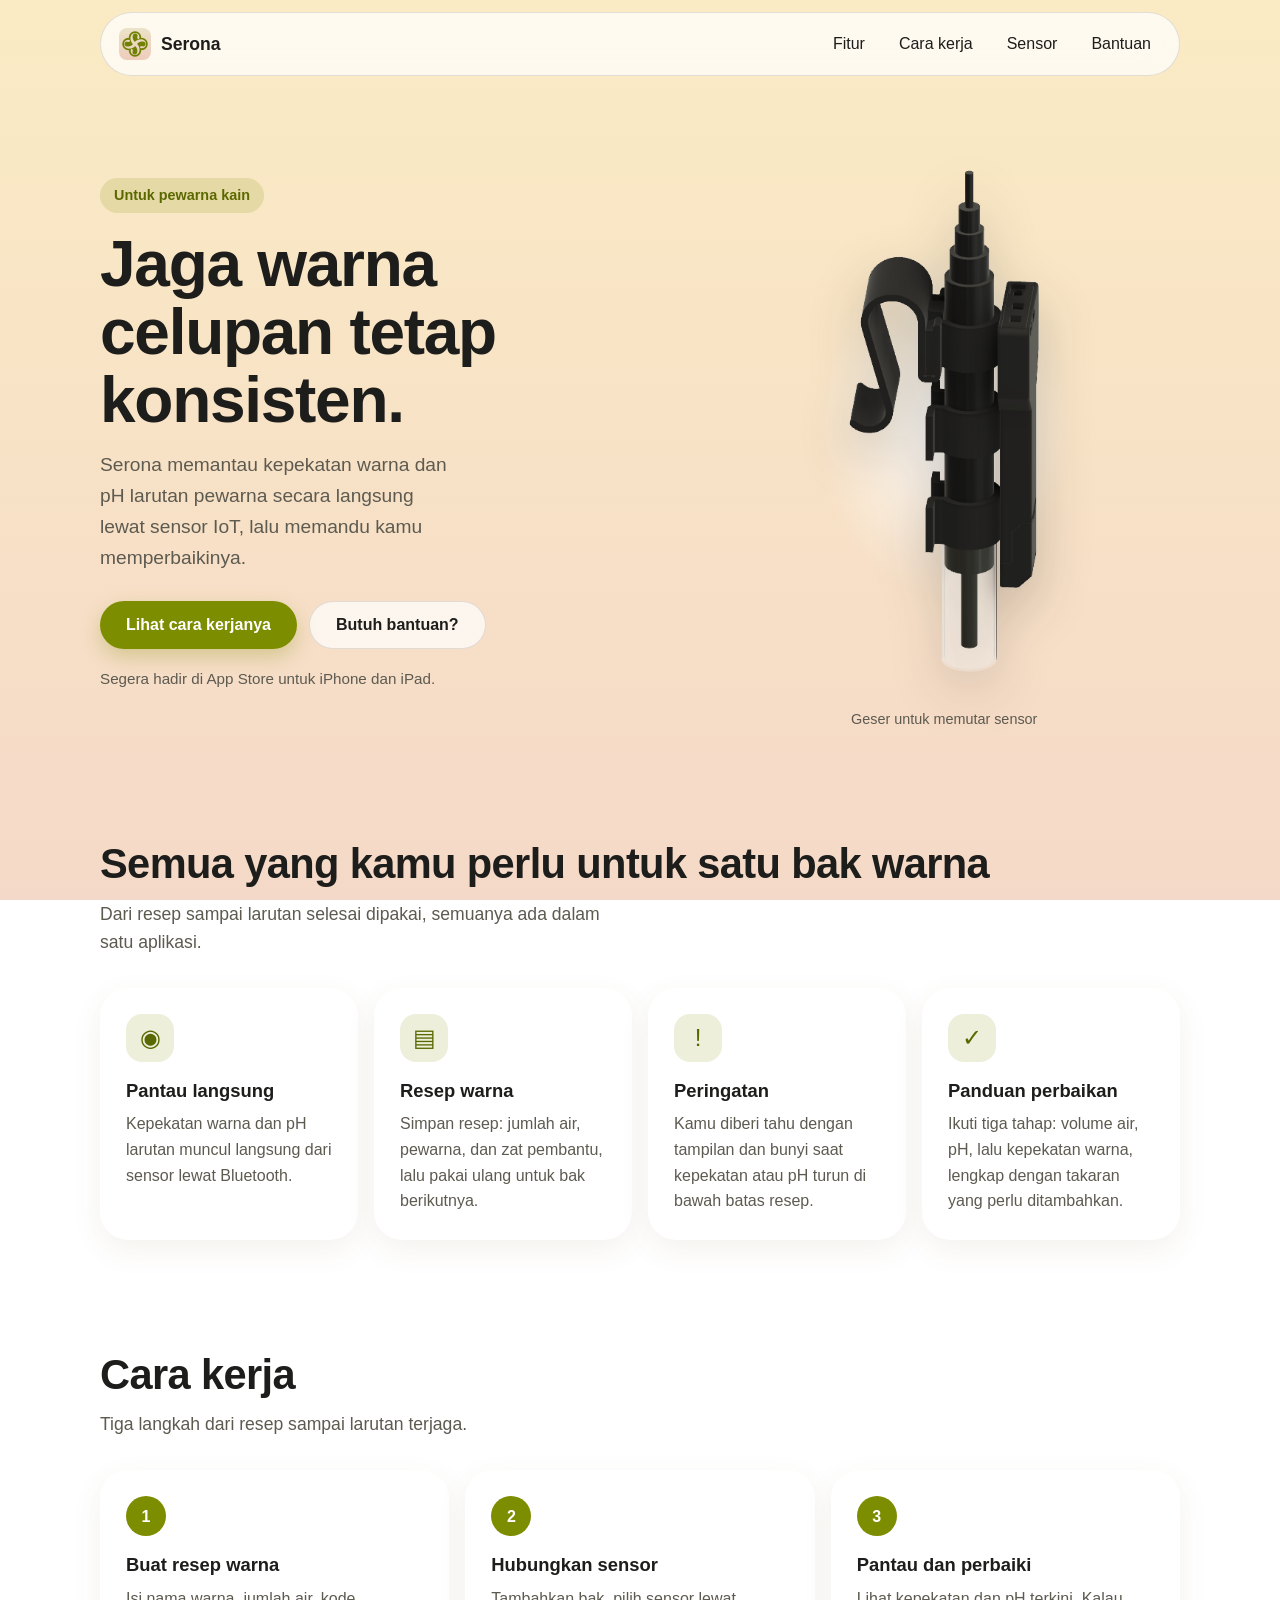
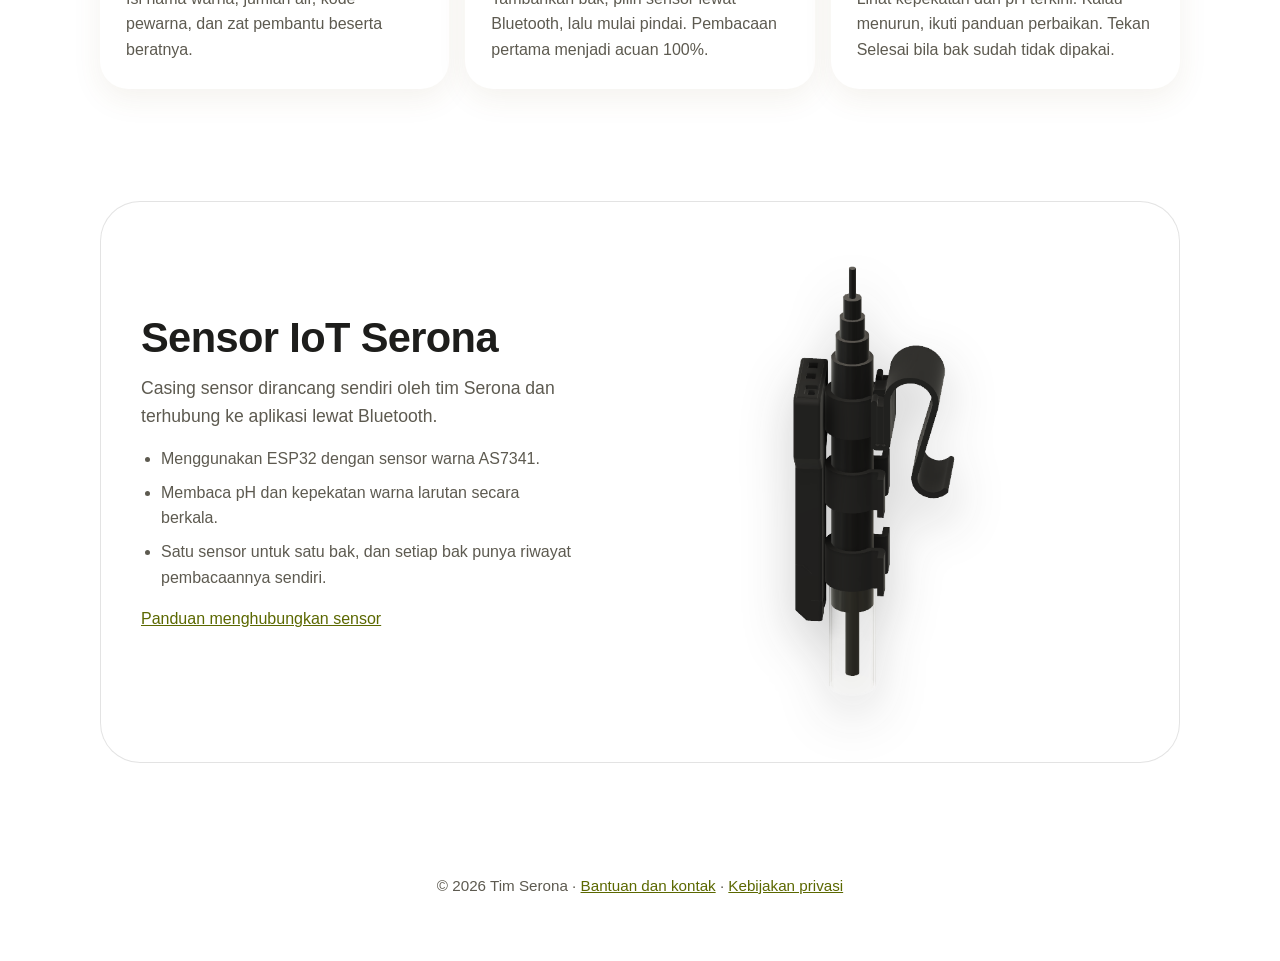
==== index.html @ 5abba542 "feat: add serona website with support and privacy pages" ====
<!doctype html>
<html lang="id">
<head>
  <meta charset="utf-8">
  <meta name="viewport" content="width=device-width, initial-scale=1">
  <title>Serona – Pantau warna dan pH larutan pewarna</title>
  <meta name="description" content="Serona memantau kepekatan warna dan pH larutan pewarna kain secara langsung lewat sensor IoT, lalu memandu kamu memperbaikinya.">
  <meta property="og:title" content="Serona – Jaga warna celupan tetap konsisten">
  <meta property="og:description" content="Pantau kepekatan warna dan pH larutan pewarna langsung dari iPhone atau iPad.">
  <meta property="og:image" content="assets/icon.png">
  <link rel="icon" type="image/png" href="assets/favicon.png">
  <link rel="apple-touch-icon" href="assets/apple-touch-icon.png">
  <link rel="stylesheet" href="assets/style.css">
</head>
<body>
  <header class="site-header">
    <a class="brand" href="./"><img src="assets/icon.png" alt="" width="32" height="32"><span>Serona</span></a>
    <nav class="nav" aria-label="Utama">
      <a href="#fitur">Fitur</a>
      <a href="#cara-kerja">Cara kerja</a>
      <a href="#sensor">Sensor</a>
      <a href="support/">Bantuan</a>
    </nav>
  </header>

  <main class="wrap">
    <div class="hero">
      <div>
        <span class="eyebrow">Untuk pewarna kain</span>
        <h1>Jaga warna celupan tetap konsisten.</h1>
        <p class="lead">Serona memantau kepekatan warna dan pH larutan pewarna secara langsung lewat sensor IoT, lalu memandu kamu memperbaikinya.</p>
        <div class="actions">
          <a class="btn" href="#cara-kerja">Lihat cara kerjanya</a>
          <a class="btn ghost" href="support/">Butuh bantuan?</a>
        </div>
        <p class="soon">Segera hadir di App Store untuk iPhone dan iPad.</p>
      </div>
      <div>
        <div class="stage">
          <div class="turntable" data-turntable tabindex="0" role="img" aria-label="Model 3D casing sensor IoT Serona. Geser ke kiri atau kanan untuk memutar.">
            <img src="assets/casing/frame-00.png" alt="" width="332" height="760">
          </div>
        </div>
        <p class="hint">Geser untuk memutar sensor</p>
      </div>
    </div>

    <section id="fitur">
      <h2>Semua yang kamu perlu untuk satu bak warna</h2>
      <p class="section-lead">Dari resep sampai larutan selesai dipakai, semuanya ada dalam satu aplikasi.</p>
      <div class="grid four">
        <article class="card">
          <div class="icon" aria-hidden="true">◉</div>
          <h3>Pantau langsung</h3>
          <p>Kepekatan warna dan pH larutan muncul langsung dari sensor lewat Bluetooth.</p>
        </article>
        <article class="card">
          <div class="icon" aria-hidden="true">▤</div>
          <h3>Resep warna</h3>
          <p>Simpan resep: jumlah air, pewarna, dan zat pembantu, lalu pakai ulang untuk bak berikutnya.</p>
        </article>
        <article class="card">
          <div class="icon" aria-hidden="true">!</div>
          <h3>Peringatan</h3>
          <p>Kamu diberi tahu dengan tampilan dan bunyi saat kepekatan atau pH turun di bawah batas resep.</p>
        </article>
        <article class="card">
          <div class="icon" aria-hidden="true">✓</div>
          <h3>Panduan perbaikan</h3>
          <p>Ikuti tiga tahap: volume air, pH, lalu kepekatan warna, lengkap dengan takaran yang perlu ditambahkan.</p>
        </article>
      </div>
    </section>

    <section id="cara-kerja">
      <h2>Cara kerja</h2>
      <p class="section-lead">Tiga langkah dari resep sampai larutan terjaga.</p>
      <div class="grid three">
        <article class="card">
          <div class="step-no">1</div>
          <h3>Buat resep warna</h3>
          <p>Isi nama warna, jumlah air, kode pewarna, dan zat pembantu beserta beratnya.</p>
        </article>
        <article class="card">
          <div class="step-no">2</div>
          <h3>Hubungkan sensor</h3>
          <p>Tambahkan bak, pilih sensor lewat Bluetooth, lalu mulai pindai. Pembacaan pertama menjadi acuan 100%.</p>
        </article>
        <article class="card">
          <div class="step-no">3</div>
          <h3>Pantau dan perbaiki</h3>
          <p>Lihat kepekatan dan pH terkini. Kalau menurun, ikuti panduan perbaikan. Tekan Selesai bila bak sudah tidak dipakai.</p>
        </article>
      </div>
    </section>

    <section id="sensor">
      <div class="hardware">
        <div>
          <h2>Sensor IoT Serona</h2>
          <p class="section-lead" style="margin-bottom:16px">Casing sensor dirancang sendiri oleh tim Serona dan terhubung ke aplikasi lewat Bluetooth.</p>
          <ul>
            <li>Menggunakan ESP32 dengan sensor warna AS7341.</li>
            <li>Membaca pH dan kepekatan warna larutan secara berkala.</li>
            <li>Satu sensor untuk satu bak, dan setiap bak punya riwayat pembacaannya sendiri.</li>
          </ul>
          <p><a href="support/">Panduan menghubungkan sensor</a></p>
        </div>
        <div>
          <div class="stage" style="height:min(480px,60vh)">
            <div class="turntable" data-turntable tabindex="0" role="img" aria-label="Model 3D casing sensor IoT Serona dari berbagai sudut. Geser untuk memutar.">
              <img src="assets/casing/frame-18.png" alt="" width="332" height="760">
            </div>
          </div>
        </div>
      </div>
    </section>
  </main>

  <footer class="wrap">
    <p>© 2026 Tim Serona · <a href="support/">Bantuan dan kontak</a> · <a href="privacy/">Kebijakan privasi</a></p>
  </footer>

  <script src="assets/turntable.js"></script>
</body>
</html>
---- assets/style.css ----
:root {
  --olive: #7d8d00;
  --olive-dark: #5b6800;
  --ink: #1d1d1b;
  --muted: #5d5a50;
  --cream: #faebc4;
  --peach: #f5d9c8;
  --card: #ffffff;
  --line: rgba(29, 29, 27, 0.12);
  --radius: 28px;
  color-scheme: light;
}

* { box-sizing: border-box; }

html { scroll-behavior: smooth; }

body {
  margin: 0;
  font-family: -apple-system, BlinkMacSystemFont, "SF Pro Text", "Segoe UI", Roboto, Helvetica, Arial, sans-serif;
  color: var(--ink);
  line-height: 1.6;
  background: linear-gradient(180deg, var(--cream) 0%, var(--peach) 100%) fixed;
  min-height: 100vh;
}

img { max-width: 100%; display: block; }

a { color: var(--olive-dark); }

.wrap { width: min(1080px, 100% - 32px); margin-inline: auto; }

/* Header */
.site-header {
  position: sticky;
  top: 12px;
  z-index: 10;
  margin: 12px auto 0;
  width: min(1080px, 100% - 32px);
  display: flex;
  align-items: center;
  justify-content: space-between;
  gap: 16px;
  padding: 10px 14px 10px 18px;
  background: rgba(255, 255, 255, 0.72);
  backdrop-filter: blur(14px);
  -webkit-backdrop-filter: blur(14px);
  border: 1px solid var(--line);
  border-radius: 999px;
}

.brand { display: flex; align-items: center; gap: 10px; font-weight: 700; font-size: 1.1rem; color: var(--ink); text-decoration: none; }
.brand img { width: 32px; height: 32px; flex-shrink: 0; border-radius: 8px; }

.nav { display: flex; align-items: center; gap: 6px; }
.nav a { padding: 8px 14px; border-radius: 999px; text-decoration: none; color: var(--ink); font-weight: 500; white-space: nowrap; }
.nav a:hover, .nav a[aria-current="page"] { background: rgba(125, 141, 0, 0.14); color: var(--olive-dark); }

/* Buttons */
.btn {
  display: inline-flex; align-items: center; justify-content: center;
  min-height: 48px; padding: 0 26px; border-radius: 999px;
  background: var(--olive); color: #fff; font-weight: 600; text-decoration: none;
  box-shadow: 0 8px 20px rgba(125, 141, 0, 0.28);
  transition: transform 0.15s ease, background 0.15s ease;
}
.btn:hover { background: var(--olive-dark); transform: translateY(-1px); }
.btn.ghost { background: rgba(255, 255, 255, 0.7); color: var(--ink); box-shadow: none; border: 1px solid var(--line); }
.btn.ghost:hover { background: #fff; }
:focus-visible { outline: 3px solid var(--olive-dark); outline-offset: 3px; border-radius: 12px; }

/* Hero */
.hero { display: grid; grid-template-columns: 1.1fr 0.9fr; align-items: center; gap: 32px; padding: 64px 0 40px; }
.eyebrow { display: inline-block; padding: 6px 14px; border-radius: 999px; background: rgba(125, 141, 0, 0.16); color: var(--olive-dark); font-weight: 600; font-size: 0.9rem; }
h1 { font-size: clamp(2.3rem, 5.6vw, 4rem); line-height: 1.06; margin: 18px 0 16px; letter-spacing: -0.02em; }
.lead { font-size: 1.2rem; color: var(--muted); max-width: 34ch; margin: 0 0 28px; }
.actions { display: flex; flex-wrap: wrap; gap: 12px; }
.soon { margin-top: 18px; color: var(--muted); font-size: 0.95rem; }

/* Turntable */
.stage {
  position: relative;
  aspect-ratio: 332 / 760;
  max-height: 560px;
  margin-inline: auto;
  width: auto;
  height: min(560px, 70vh);
  display: grid;
  place-items: center;
}
.stage::before {
  content: "";
  position: absolute; inset: 8% -22% 6%;
  background: radial-gradient(closest-side, rgba(255, 255, 255, 0.95), rgba(255, 255, 255, 0) 72%);
  border-radius: 50%;
}
.turntable { position: relative; height: 100%; width: auto; aspect-ratio: 332 / 760; cursor: grab; touch-action: pan-y; user-select: none; -webkit-user-select: none; }
.turntable:active { cursor: grabbing; }
.turntable img { height: 100%; width: auto; pointer-events: none; -webkit-user-drag: none; filter: drop-shadow(0 22px 26px rgba(29, 29, 27, 0.22)); }
.hint { text-align: center; color: var(--muted); font-size: 0.9rem; margin-top: 8px; }

/* Sections */
section { padding: 56px 0; }
h2 { font-size: clamp(1.8rem, 4vw, 2.6rem); line-height: 1.12; margin: 0 0 12px; letter-spacing: -0.015em; }
.section-lead { color: var(--muted); font-size: 1.1rem; max-width: 52ch; margin: 0 0 32px; }

.grid { display: grid; gap: 16px; }
.grid.four { grid-template-columns: repeat(4, 1fr); }
.grid.three { grid-template-columns: repeat(3, 1fr); }
.card { background: var(--card); border-radius: var(--radius); padding: 26px; box-shadow: 0 10px 30px rgba(120, 90, 40, 0.08); }
.card h3 { margin: 14px 0 6px; font-size: 1.15rem; }
.card p { margin: 0; color: var(--muted); }
.icon { width: 48px; height: 48px; border-radius: 16px; display: grid; place-items: center; background: rgba(125, 141, 0, 0.14); color: var(--olive-dark); font-size: 1.5rem; }
.step-no { width: 40px; height: 40px; border-radius: 50%; display: grid; place-items: center; background: var(--olive); color: #fff; font-weight: 700; }

.hardware { display: grid; grid-template-columns: 0.9fr 1.1fr; gap: 32px; align-items: center; background: rgba(255, 255, 255, 0.55); border: 1px solid var(--line); border-radius: 40px; padding: 40px; }
.hardware ul { padding-left: 20px; color: var(--muted); }
.hardware li { margin-bottom: 8px; }

/* Support */
.page-head { padding: 64px 0 8px; }
.contact { display: flex; flex-wrap: wrap; align-items: center; justify-content: space-between; gap: 20px; }
.contact p { margin: 0; color: var(--muted); }
.contact a.email { font-size: 1.25rem; font-weight: 600; }

details { background: var(--card); border-radius: 20px; padding: 0 22px; margin-bottom: 12px; box-shadow: 0 6px 20px rgba(120, 90, 40, 0.07); }
summary { cursor: pointer; padding: 18px 0; font-weight: 600; font-size: 1.05rem; list-style: none; display: flex; justify-content: space-between; gap: 16px; }
summary::-webkit-details-marker { display: none; }
summary::after { content: "+"; font-size: 1.4rem; line-height: 1; color: var(--olive-dark); }
details[open] summary::after { content: "–"; }
details p, details ol, details ul { margin: 0 0 18px; color: var(--muted); }
details ol, details ul { padding-left: 22px; }

.req { display: grid; grid-template-columns: repeat(3, 1fr); gap: 16px; }

footer { padding: 40px 0 48px; color: var(--muted); font-size: 0.95rem; text-align: center; }
footer a { color: var(--olive-dark); }

@media (max-width: 860px) {
  .hero, .hardware { grid-template-columns: 1fr; }
  .hero { padding-top: 40px; text-align: center; }
  .lead { margin-inline: auto; }
  .actions { justify-content: center; }
  .grid.four, .grid.three, .req { grid-template-columns: 1fr 1fr; }
  .hardware { padding: 28px 22px; }
}

@media (max-width: 560px) {
  .grid.four, .grid.three, .req { grid-template-columns: 1fr; }
  .site-header { padding-left: 12px; padding-right: 8px; gap: 4px; }
  .nav { gap: 0; }
  .nav a { padding: 8px 8px; font-size: 0.95rem; }
  .brand span { display: none; }
}

@media (prefers-reduced-motion: reduce) {
  html { scroll-behavior: auto; }
  .btn { transition: none; }
}
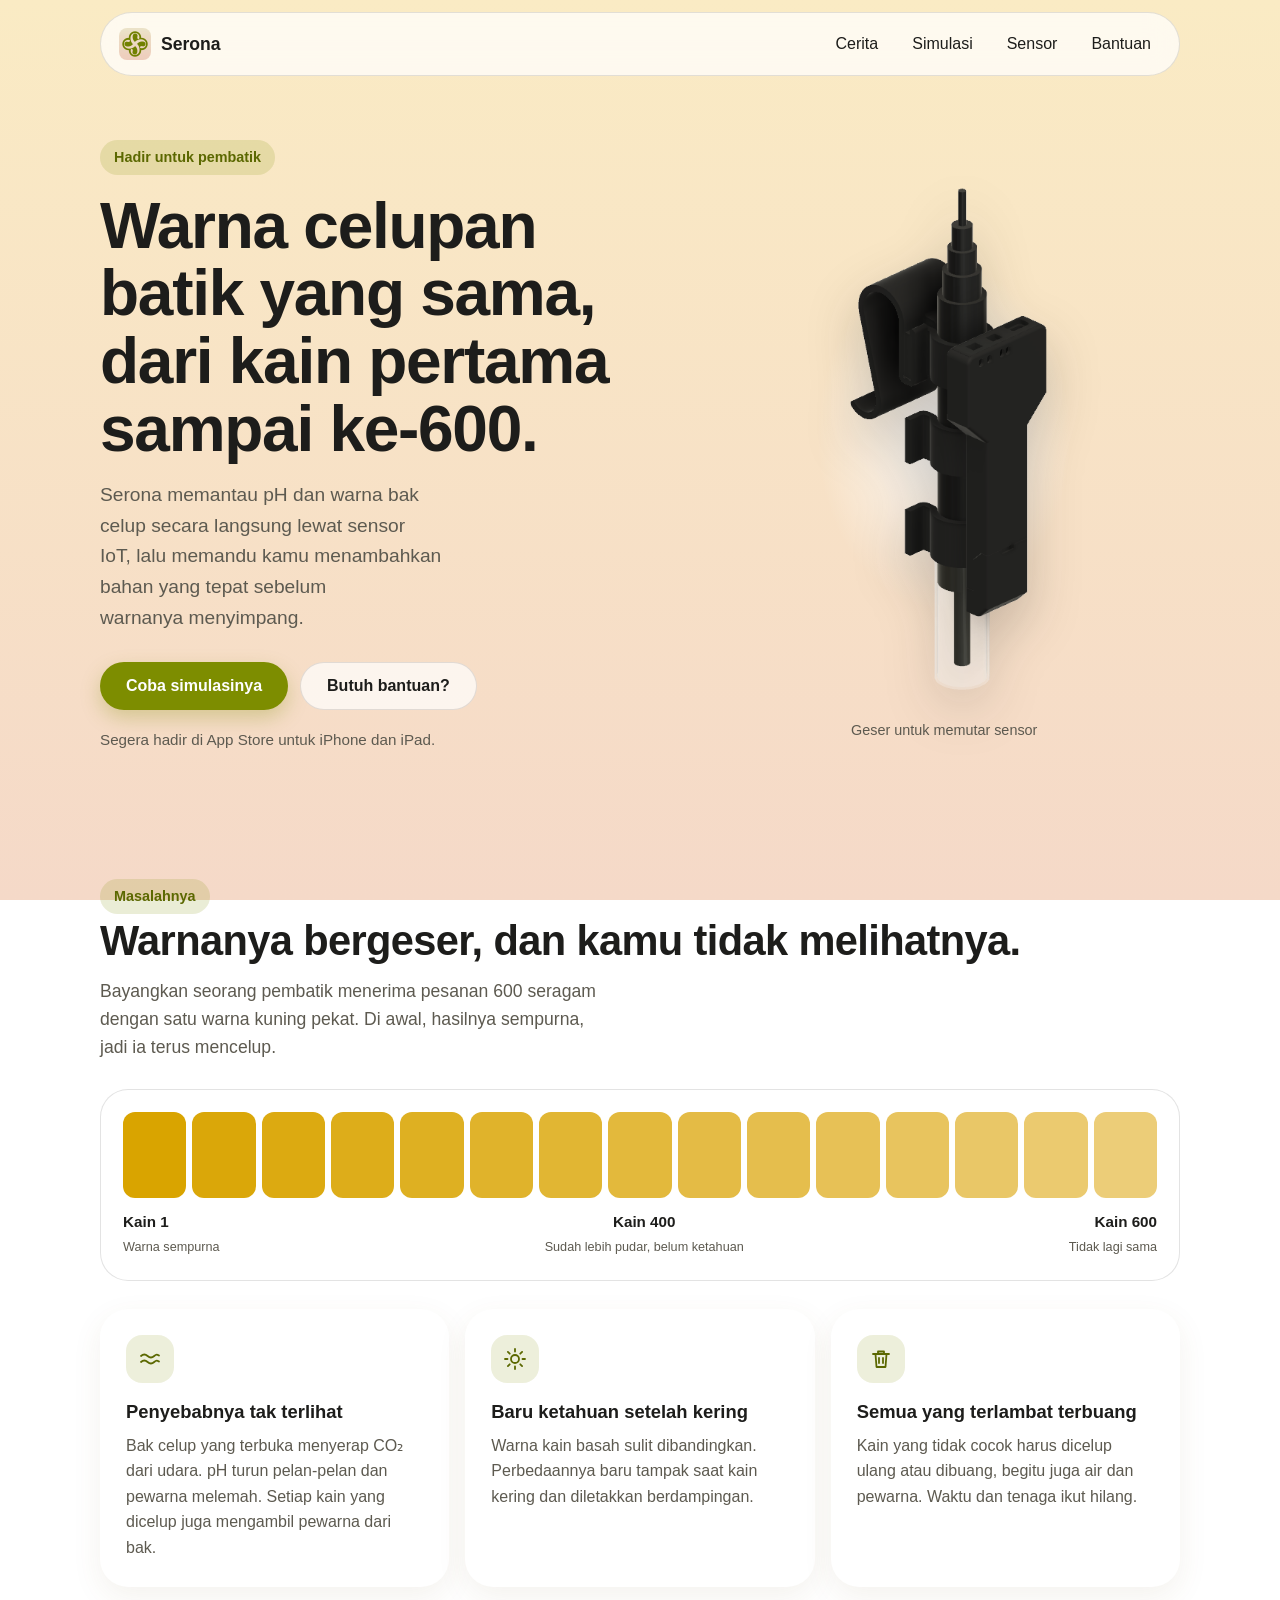
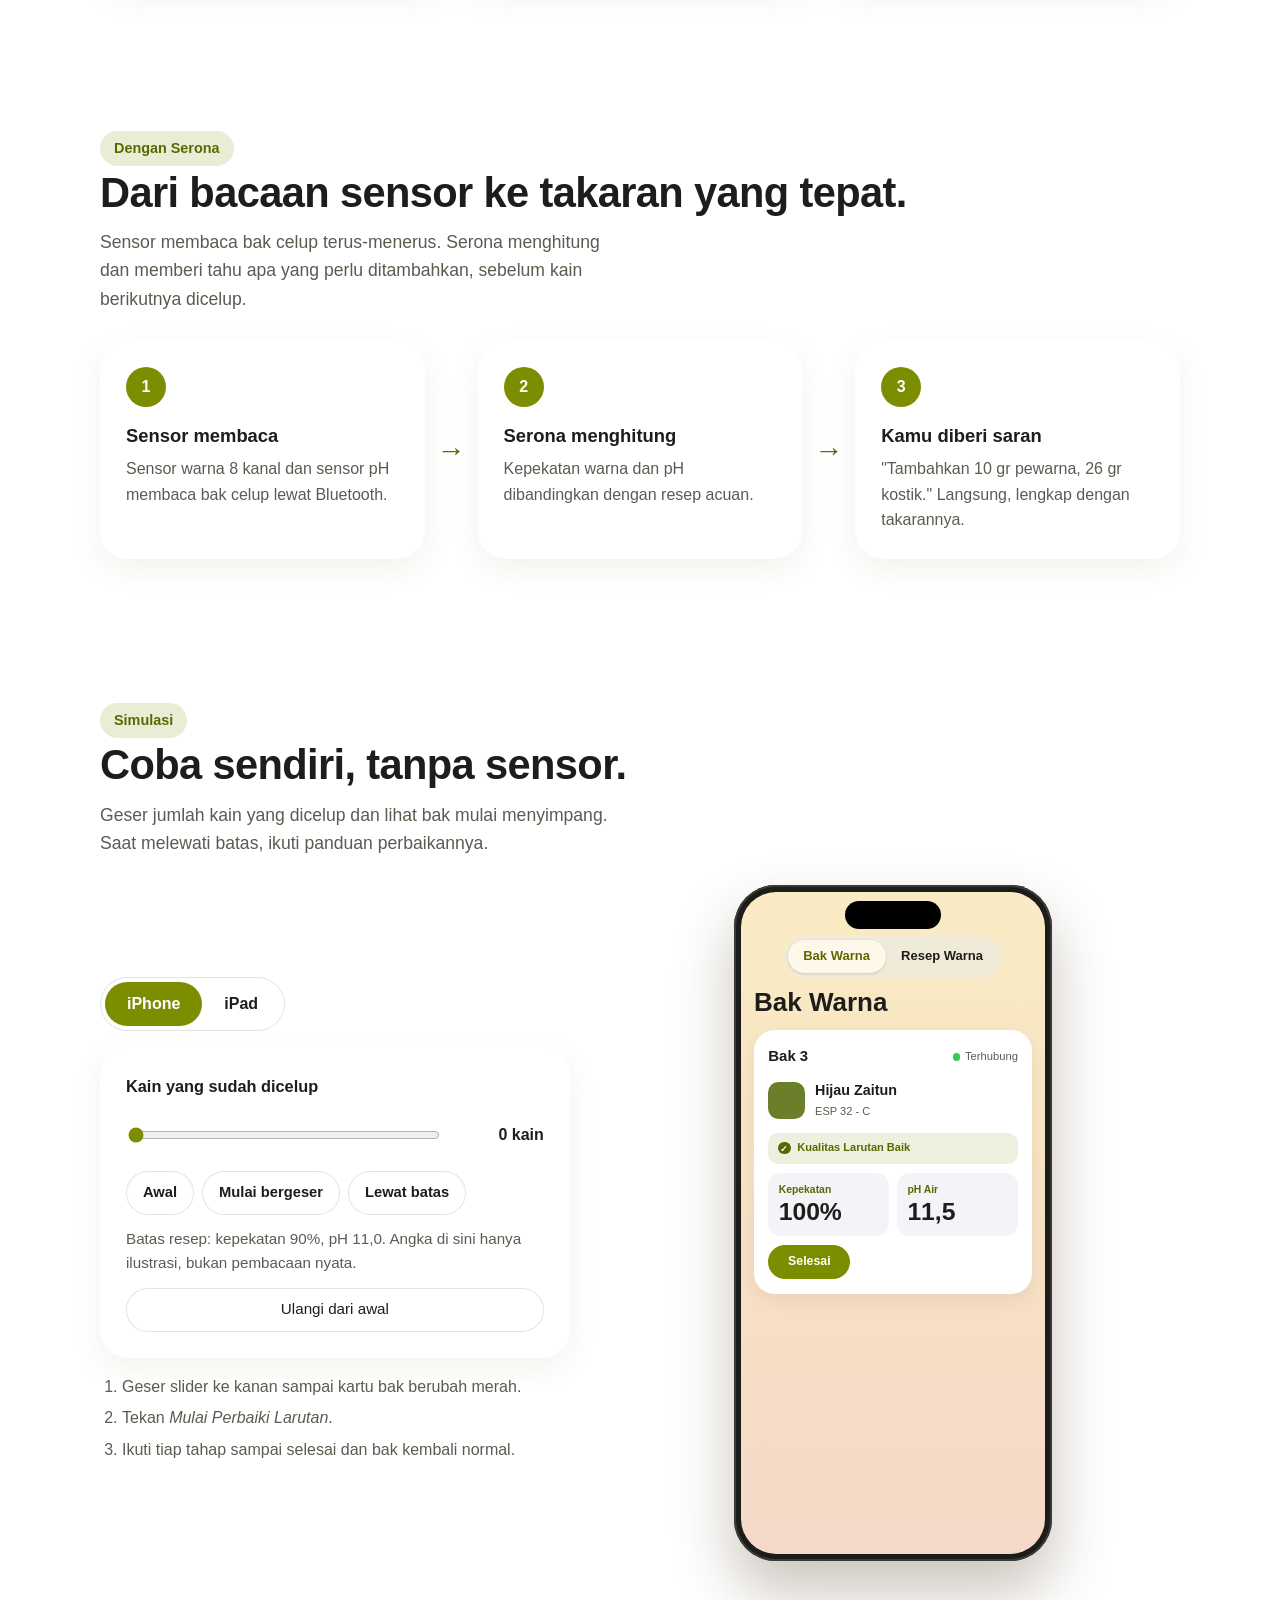
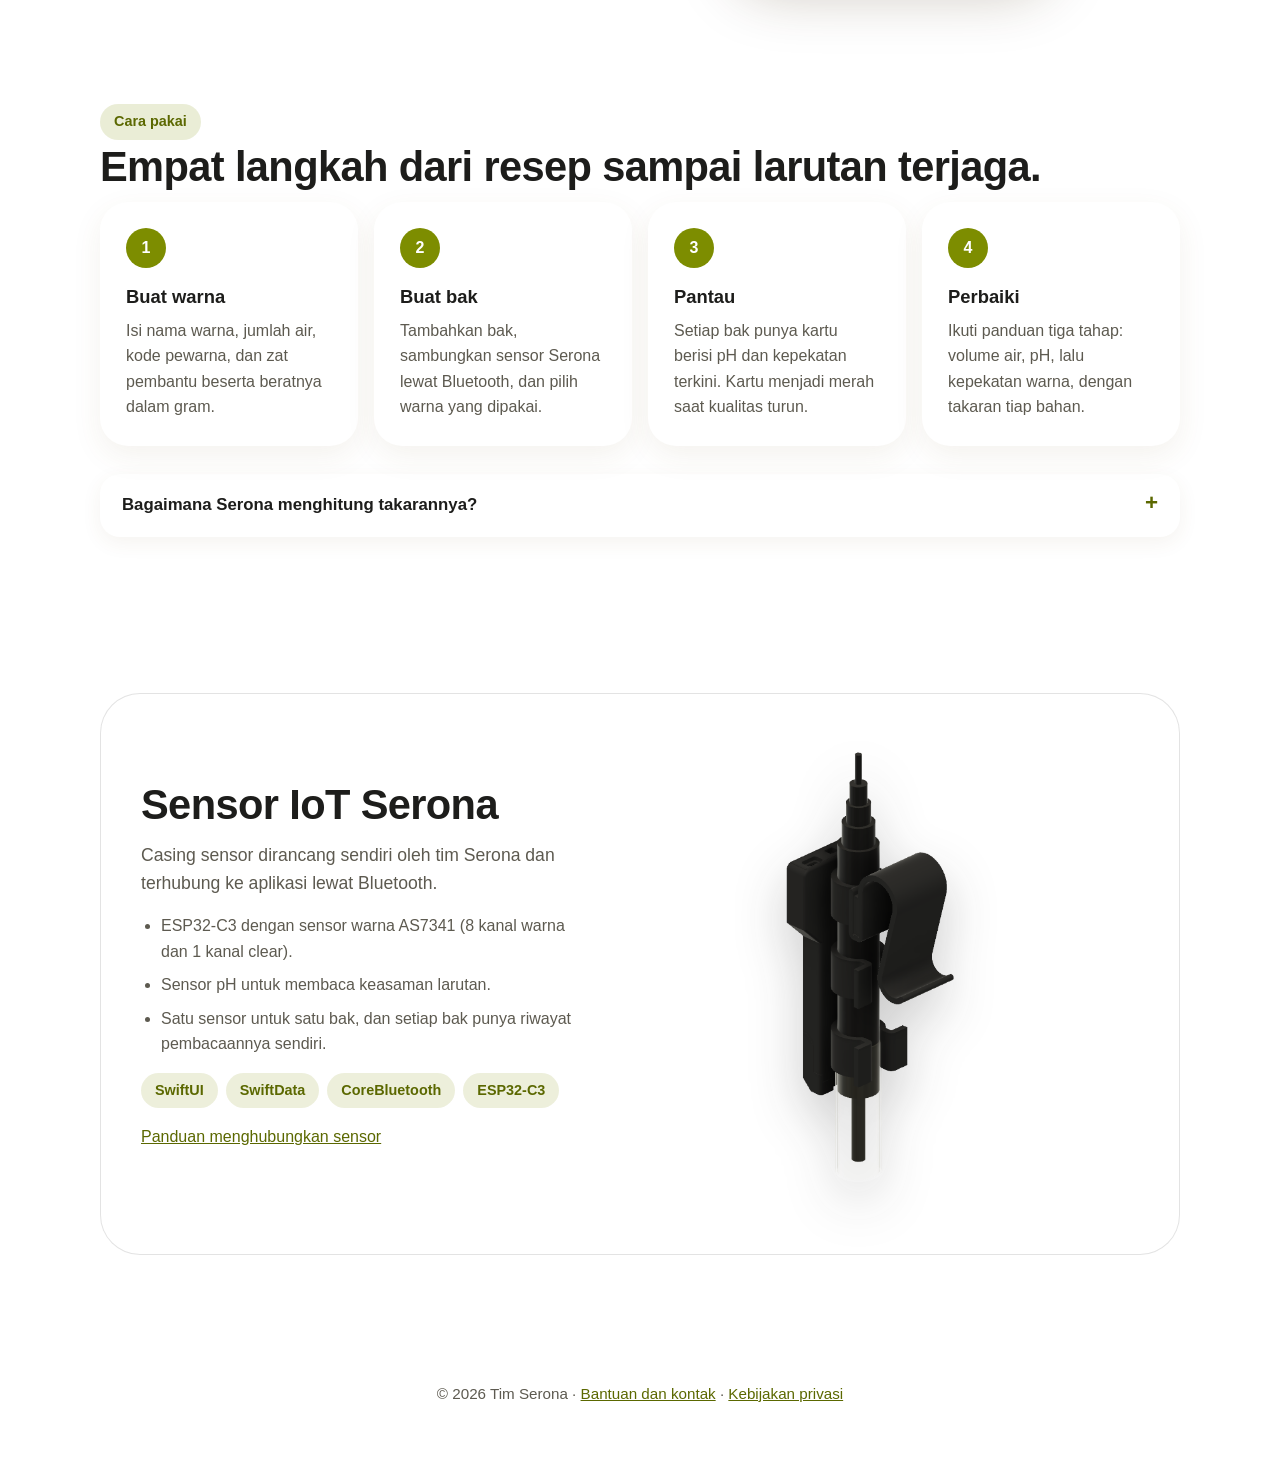
==== commit bdd429a6: "feat: redesign website with batik story, interactive simulation and UX polish" ====
--- a/index.html
+++ b/index.html
@@ -3,34 +3,36 @@
 <head>
   <meta charset="utf-8">
   <meta name="viewport" content="width=device-width, initial-scale=1">
-  <title>Serona – Pantau warna dan pH larutan pewarna</title>
-  <meta name="description" content="Serona memantau kepekatan warna dan pH larutan pewarna kain secara langsung lewat sensor IoT, lalu memandu kamu memperbaikinya.">
-  <meta property="og:title" content="Serona – Jaga warna celupan tetap konsisten">
-  <meta property="og:description" content="Pantau kepekatan warna dan pH larutan pewarna langsung dari iPhone atau iPad.">
+  <title>Serona – Warna celupan batik yang konsisten</title>
+  <meta name="description" content="Serona memantau pH dan warna bak celup batik secara langsung lewat sensor IoT, lalu memandu penambahan bahan yang tepat sebelum warna menyimpang.">
+  <meta property="og:title" content="Serona – Warna celupan batik yang sama, dari kain pertama sampai ke-600">
+  <meta property="og:description" content="Pantau pH dan kepekatan warna bak celup langsung dari iPhone atau iPad, dan ikuti panduan perbaikannya.">
   <meta property="og:image" content="assets/icon.png">
   <link rel="icon" type="image/png" href="assets/favicon.png">
   <link rel="apple-touch-icon" href="assets/apple-touch-icon.png">
-  <link rel="stylesheet" href="assets/style.css">
+  <link rel="stylesheet" href="assets/style.css?v=5">
 </head>
 <body>
+  <a class="skip" href="#konten">Lewati ke konten</a>
   <header class="site-header">
     <a class="brand" href="./"><img src="assets/icon.png" alt="" width="32" height="32"><span>Serona</span></a>
     <nav class="nav" aria-label="Utama">
-      <a href="#fitur">Fitur</a>
-      <a href="#cara-kerja">Cara kerja</a>
+      <a href="#cerita">Cerita</a>
+      <a href="#simulasi">Simulasi</a>
       <a href="#sensor">Sensor</a>
       <a href="support/">Bantuan</a>
     </nav>
   </header>
 
-  <main class="wrap">
+  <main class="wrap" id="konten">
+    <!-- Hero -->
     <div class="hero">
       <div>
-        <span class="eyebrow">Untuk pewarna kain</span>
-        <h1>Jaga warna celupan tetap konsisten.</h1>
-        <p class="lead">Serona memantau kepekatan warna dan pH larutan pewarna secara langsung lewat sensor IoT, lalu memandu kamu memperbaikinya.</p>
+        <span class="eyebrow">Hadir untuk pembatik</span>
+        <h1>Warna celupan batik yang sama, dari kain pertama sampai ke&#8209;600.</h1>
+        <p class="lead">Serona memantau pH dan warna bak celup secara langsung lewat sensor IoT, lalu memandu kamu menambahkan bahan yang tepat sebelum warnanya menyimpang.</p>
         <div class="actions">
-          <a class="btn" href="#cara-kerja">Lihat cara kerjanya</a>
+          <a class="btn" href="#simulasi">Coba simulasinya</a>
           <a class="btn ghost" href="support/">Butuh bantuan?</a>
         </div>
         <p class="soon">Segera hadir di App Store untuk iPhone dan iPad.</p>
@@ -45,65 +47,222 @@
       </div>
     </div>
 
-    <section id="fitur">
-      <h2>Semua yang kamu perlu untuk satu bak warna</h2>
-      <p class="section-lead">Dari resep sampai larutan selesai dipakai, semuanya ada dalam satu aplikasi.</p>
+    <!-- Cerita -->
+    <section id="cerita">
+      <span class="eyebrow">Masalahnya</span>
+      <h2>Warnanya bergeser, dan kamu tidak melihatnya.</h2>
+      <p class="section-lead">Bayangkan seorang pembatik menerima pesanan 600 seragam dengan satu warna kuning pekat. Di awal, hasilnya sempurna, jadi ia terus mencelup.</p>
+
+      <div class="drift" role="img" aria-label="Warna kain memudar perlahan dari kain pertama sampai kain ke-600">
+        <div class="swatches" data-swatches aria-hidden="true"></div>
+        <div class="drift-labels" aria-hidden="true">
+          <span>Kain 1<br><small>Warna sempurna</small></span>
+          <span>Kain 400<br><small>Sudah lebih pudar, belum ketahuan</small></span>
+          <span>Kain 600<br><small>Tidak lagi sama</small></span>
+        </div>
+      </div>
+
+      <div class="grid three">
+        <article class="card">
+          <div class="icon" aria-hidden="true"><svg viewBox="0 0 24 24" width="24" height="24" fill="none" stroke="currentColor" stroke-width="1.8" stroke-linecap="round" stroke-linejoin="round"><path d="M3 9c2.2-2 4.4-2 6.6 0s4.4 2 6.6 0 3-1.5 4.8-.4"/><path d="M3 15c2.2-2 4.4-2 6.6 0s4.4 2 6.6 0 3-1.5 4.8-.4"/></svg></div>
+          <h3>Penyebabnya tak terlihat</h3>
+          <p>Bak celup yang terbuka menyerap CO₂ dari udara. pH turun pelan-pelan dan pewarna melemah. Setiap kain yang dicelup juga mengambil pewarna dari bak.</p>
+        </article>
+        <article class="card">
+          <div class="icon" aria-hidden="true"><svg viewBox="0 0 24 24" width="24" height="24" fill="none" stroke="currentColor" stroke-width="1.8" stroke-linecap="round" stroke-linejoin="round"><circle cx="12" cy="12" r="4"/><path d="M12 2v2.5M12 19.5V22M2 12h2.5M19.5 12H22M4.9 4.9l1.8 1.8M17.3 17.3l1.8 1.8M19.1 4.9l-1.8 1.8M6.7 17.3l-1.8 1.8"/></svg></div>
+          <h3>Baru ketahuan setelah kering</h3>
+          <p>Warna kain basah sulit dibandingkan. Perbedaannya baru tampak saat kain kering dan diletakkan berdampingan.</p>
+        </article>
+        <article class="card">
+          <div class="icon" aria-hidden="true"><svg viewBox="0 0 24 24" width="24" height="24" fill="none" stroke="currentColor" stroke-width="1.8" stroke-linecap="round" stroke-linejoin="round"><path d="M4 7h16M9 7V4.5h6V7M6.5 7l1 13h9l1-13M10 11v5M14 11v5"/></svg></div>
+          <h3>Semua yang terlambat terbuang</h3>
+          <p>Kain yang tidak cocok harus dicelup ulang atau dibuang, begitu juga air dan pewarna. Waktu dan tenaga ikut hilang.</p>
+        </article>
+      </div>
+    </section>
+
+    <!-- Dengan Serona -->
+    <section id="solusi">
+      <span class="eyebrow">Dengan Serona</span>
+      <h2>Dari bacaan sensor ke takaran yang tepat.</h2>
+      <p class="section-lead">Sensor membaca bak celup terus-menerus. Serona menghitung dan memberi tahu apa yang perlu ditambahkan, sebelum kain berikutnya dicelup.</p>
+      <div class="flow">
+        <article class="card">
+          <div class="step-no">1</div>
+          <h3>Sensor membaca</h3>
+          <p>Sensor warna 8 kanal dan sensor pH membaca bak celup lewat Bluetooth.</p>
+        </article>
+        <div class="flow-arrow" aria-hidden="true">→</div>
+        <article class="card">
+          <div class="step-no">2</div>
+          <h3>Serona menghitung</h3>
+          <p>Kepekatan warna dan pH dibandingkan dengan resep acuan.</p>
+        </article>
+        <div class="flow-arrow" aria-hidden="true">→</div>
+        <article class="card">
+          <div class="step-no">3</div>
+          <h3>Kamu diberi saran</h3>
+          <p>"Tambahkan 10 gr pewarna, 26 gr kostik." Langsung, lengkap dengan takarannya.</p>
+        </article>
+      </div>
+    </section>
+
+    <!-- Simulasi -->
+    <section id="simulasi">
+      <span class="eyebrow">Simulasi</span>
+      <h2>Coba sendiri, tanpa sensor.</h2>
+      <p class="section-lead">Geser jumlah kain yang dicelup dan lihat bak mulai menyimpang. Saat melewati batas, ikuti panduan perbaikannya.</p>
+
+      <div class="sim-wrap">
+        <div class="sim-panel">
+          <div class="segmented" role="group" aria-label="Pilih perangkat">
+            <button type="button" data-device="iphone" aria-pressed="true">iPhone</button>
+            <button type="button" data-device="ipad" aria-pressed="false">iPad</button>
+          </div>
+
+          <div class="card sim-controls">
+            <label for="simSlider"><strong>Kain yang sudah dicelup</strong></label>
+            <div class="slider-row">
+              <input id="simSlider" type="range" min="0" max="600" step="10" value="0" aria-describedby="simHelp">
+              <output id="simOutput" for="simSlider">0 kain</output>
+            </div>
+            <div class="presets" role="group" aria-label="Lompat ke kondisi bak">
+              <button type="button" data-preset="0">Awal</button>
+              <button type="button" data-preset="150">Mulai bergeser</button>
+              <button type="button" data-preset="500">Lewat batas</button>
+            </div>
+            <p id="simHelp" class="muted">Batas resep: kepekatan 90%, pH 11,0. Angka di sini hanya ilustrasi, bukan pembacaan nyata.</p>
+            <button type="button" class="btn ghost small" id="simReset">Ulangi dari awal</button>
+          </div>
+
+          <ol class="try">
+            <li>Geser slider ke kanan sampai kartu bak berubah merah.</li>
+            <li>Tekan <em>Mulai Perbaiki Larutan</em>.</li>
+            <li>Ikuti tiap tahap sampai selesai dan bak kembali normal.</li>
+          </ol>
+          <p class="sr-only" id="simStatus" role="status" aria-live="polite"></p>
+        </div>
+
+        <div class="sim-stage">
+          <div class="device iphone" id="simDevice">
+            <div class="screen">
+              <div class="app">
+                <div class="app-tabs"><span class="on">Bak Warna</span><span>Resep Warna</span></div>
+                <h3 class="app-title">Bak Warna</h3>
+                <div class="baks">
+                  <article class="bak static">
+                    <header><strong>Bak 1</strong><span class="conn"><i></i>Terhubung</span></header>
+                    <div class="who"><span class="sw" style="background:#8E1B2D"></span><div><b>Merah Bata</b><small>ESP 32 - A</small></div></div>
+                    <div class="pill ok"><i>✓</i><span>Kualitas Larutan Baik</span></div>
+                    <div class="tiles">
+                      <div class="tile"><small>Kepekatan</small><strong>96%</strong></div>
+                      <div class="tile"><small>pH Air</small><strong>11,4</strong></div>
+                    </div>
+                    <span class="done-btn">Selesai</span>
+                  </article>
+                  <article class="bak static">
+                    <header><strong>Bak 2</strong><span class="conn"><i></i>Terhubung</span></header>
+                    <div class="who"><span class="sw" style="background:#1F3A73"></span><div><b>Biru Indigo</b><small>ESP 32 - B</small></div></div>
+                    <div class="pill ok"><i>✓</i><span>Kualitas Larutan Baik</span></div>
+                    <div class="tiles">
+                      <div class="tile"><small>Kepekatan</small><strong>93%</strong></div>
+                      <div class="tile"><small>pH Air</small><strong>11,2</strong></div>
+                    </div>
+                    <span class="done-btn">Selesai</span>
+                  </article>
+                  <article class="bak live" id="simBak" data-state="ok">
+                    <header><strong>Bak 3</strong><span class="conn"><i></i>Terhubung</span></header>
+                    <div class="who"><span class="sw" style="background:#6B7F2A"></span><div><b>Hijau Zaitun</b><small>ESP 32 - C</small></div></div>
+                    <div class="pill ok" id="simPill"><i>✓</i><span>Kualitas Larutan Baik</span></div>
+                    <div class="tiles">
+                      <div class="tile" id="simTileK"><small>Kepekatan</small><strong>100%</strong></div>
+                      <div class="tile" id="simTileP"><small>pH Air</small><strong>11,5</strong></div>
+                    </div>
+                    <button type="button" class="done-btn" id="simFix" hidden>Perbaiki Larutan</button>
+                    <span class="done-btn" id="simDoneStatic">Selesai</span>
+                  </article>
+                </div>
+              </div>
+
+              <div class="scrim" id="simScrim" hidden>
+                <div class="sheet alert" id="simAlert" role="dialog" aria-modal="true" aria-labelledby="simAlertTitle" hidden>
+                  <button type="button" class="x" id="simAlertClose" aria-label="Tutup">×</button>
+                  <div class="bucket" aria-hidden="true">!</div>
+                  <h4 id="simAlertTitle">Kualitas Bak 3 Menurun</h4>
+                  <p>Lakukan langkah-langkah berikut untuk perbaiki larutan</p>
+                  <button type="button" class="cta" id="simStart">Mulai Perbaiki Larutan</button>
+                </div>
+                <div class="sheet repair" id="simRepair" role="dialog" aria-modal="true" aria-labelledby="simRepairTitle" hidden>
+                  <div class="repair-head"><strong>Hijau Zaitun</strong><button type="button" class="x" id="simRepairClose" aria-label="Tutup">×</button></div>
+                  <p class="intro">Ikuti panduan penambahan bahan di bawah ini untuk mengembalikan kualitas larutan.</p>
+                  <p class="progress" id="simProgress"></p>
+                  <h4 id="simRepairTitle"></h4>
+                  <div id="simRepairBody"></div>
+                  <button type="button" class="cta" id="simNext">Selanjutnya</button>
+                </div>
+              </div>
+
+              <div class="toast" id="simToast" hidden>✓ Bak kembali ke resep acuan</div>
+            </div>
+          </div>
+        </div>
+      </div>
+    </section>
+
+    <!-- Alur pakai -->
+    <section id="cara-kerja">
+      <span class="eyebrow">Cara pakai</span>
+      <h2>Empat langkah dari resep sampai larutan terjaga.</h2>
       <div class="grid four">
         <article class="card">
-          <div class="icon" aria-hidden="true">◉</div>
-          <h3>Pantau langsung</h3>
-          <p>Kepekatan warna dan pH larutan muncul langsung dari sensor lewat Bluetooth.</p>
-        </article>
-        <article class="card">
-          <div class="icon" aria-hidden="true">▤</div>
-          <h3>Resep warna</h3>
-          <p>Simpan resep: jumlah air, pewarna, dan zat pembantu, lalu pakai ulang untuk bak berikutnya.</p>
-        </article>
-        <article class="card">
-          <div class="icon" aria-hidden="true">!</div>
-          <h3>Peringatan</h3>
-          <p>Kamu diberi tahu dengan tampilan dan bunyi saat kepekatan atau pH turun di bawah batas resep.</p>
-        </article>
-        <article class="card">
-          <div class="icon" aria-hidden="true">✓</div>
-          <h3>Panduan perbaikan</h3>
-          <p>Ikuti tiga tahap: volume air, pH, lalu kepekatan warna, lengkap dengan takaran yang perlu ditambahkan.</p>
-        </article>
-      </div>
-    </section>
-
-    <section id="cara-kerja">
-      <h2>Cara kerja</h2>
-      <p class="section-lead">Tiga langkah dari resep sampai larutan terjaga.</p>
-      <div class="grid three">
-        <article class="card">
           <div class="step-no">1</div>
-          <h3>Buat resep warna</h3>
-          <p>Isi nama warna, jumlah air, kode pewarna, dan zat pembantu beserta beratnya.</p>
+          <h3>Buat warna</h3>
+          <p>Isi nama warna, jumlah air, kode pewarna, dan zat pembantu beserta beratnya dalam gram.</p>
         </article>
         <article class="card">
           <div class="step-no">2</div>
-          <h3>Hubungkan sensor</h3>
-          <p>Tambahkan bak, pilih sensor lewat Bluetooth, lalu mulai pindai. Pembacaan pertama menjadi acuan 100%.</p>
+          <h3>Buat bak</h3>
+          <p>Tambahkan bak, sambungkan sensor Serona lewat Bluetooth, dan pilih warna yang dipakai.</p>
         </article>
         <article class="card">
           <div class="step-no">3</div>
-          <h3>Pantau dan perbaiki</h3>
-          <p>Lihat kepekatan dan pH terkini. Kalau menurun, ikuti panduan perbaikan. Tekan Selesai bila bak sudah tidak dipakai.</p>
-        </article>
-      </div>
-    </section>
-
+          <h3>Pantau</h3>
+          <p>Setiap bak punya kartu berisi pH dan kepekatan terkini. Kartu menjadi merah saat kualitas turun.</p>
+        </article>
+        <article class="card">
+          <div class="step-no">4</div>
+          <h3>Perbaiki</h3>
+          <p>Ikuti panduan tiga tahap: volume air, pH, lalu kepekatan warna, dengan takaran tiap bahan.</p>
+        </article>
+      </div>
+
+      <details class="calc">
+        <summary>Bagaimana Serona menghitung takarannya?</summary>
+        <div class="calc-body">
+          <p><strong>Kepekatan warna.</strong> Delapan kanal sensor membaca cahaya yang melewati bak dan membandingkannya dengan air bersih. Semakin sedikit pewarna, semakin rendah absorbansinya.</p>
+          <p class="formula">A = −log₁₀(T)<br>Kepekatan (%) = A<sub>sekarang</sub> ÷ A<sub>awal</sub> × 100</p>
+          <p><strong>pH dan soda.</strong> pH menunjukkan konsentrasi NaOH, jadi soda yang hilang karena CO₂ bisa dilacak.</p>
+          <p class="formula">Soda (g/L) = 10<sup>(pH−14)</sup> × 40</p>
+          <p><strong>Volume bak.</strong> Kamu tidak perlu mengukurnya dengan tangan. Tambahkan air, dan pH sebelum serta sesudahnya memberi tahu volumenya.</p>
+          <p><strong>Dosis.</strong> Takaran soda dan pewarna dihitung dari selisih konsentrasi terhadap resep acuan dan volume bak.</p>
+        </div>
+      </details>
+    </section>
+
+    <!-- Sensor & teknologi -->
     <section id="sensor">
       <div class="hardware">
         <div>
           <h2>Sensor IoT Serona</h2>
           <p class="section-lead" style="margin-bottom:16px">Casing sensor dirancang sendiri oleh tim Serona dan terhubung ke aplikasi lewat Bluetooth.</p>
           <ul>
-            <li>Menggunakan ESP32 dengan sensor warna AS7341.</li>
-            <li>Membaca pH dan kepekatan warna larutan secara berkala.</li>
+            <li>ESP32-C3 dengan sensor warna AS7341 (8 kanal warna dan 1 kanal clear).</li>
+            <li>Sensor pH untuk membaca keasaman larutan.</li>
             <li>Satu sensor untuk satu bak, dan setiap bak punya riwayat pembacaannya sendiri.</li>
           </ul>
+          <p class="chips" aria-label="Teknologi">
+            <span>SwiftUI</span><span>SwiftData</span><span>CoreBluetooth</span><span>ESP32-C3</span>
+          </p>
           <p><a href="support/">Panduan menghubungkan sensor</a></p>
         </div>
         <div>
@@ -121,6 +280,7 @@
     <p>© 2026 Tim Serona · <a href="support/">Bantuan dan kontak</a> · <a href="privacy/">Kebijakan privasi</a></p>
   </footer>
 
-  <script src="assets/turntable.js"></script>
+  <script src="assets/turntable.js?v=5"></script>
+  <script src="assets/sim.js?v=5"></script>
 </body>
 </html>
--- a/assets/style.css
+++ b/assets/style.css
@@ -54,7 +54,7 @@
 
 .nav { display: flex; align-items: center; gap: 6px; }
 .nav a { padding: 8px 14px; border-radius: 999px; text-decoration: none; color: var(--ink); font-weight: 500; white-space: nowrap; }
-.nav a:hover, .nav a[aria-current="page"] { background: rgba(125, 141, 0, 0.14); color: var(--olive-dark); }
+.nav a:hover, .nav a[aria-current] { background: rgba(125, 141, 0, 0.14); color: var(--olive-dark); }
 
 /* Buttons */
 .btn {
@@ -157,3 +157,153 @@
   html { scroll-behavior: auto; }
   .btn { transition: none; }
 }
+
+/* ===== Story, flow, simulation (added) ===== */
+[hidden] { display: none !important; }
+.sr-only { position: absolute; width: 1px; height: 1px; margin: -1px; padding: 0; overflow: hidden; clip: rect(0 0 0 0); white-space: nowrap; border: 0; }
+.muted { color: var(--muted); font-size: 0.95rem; }
+.btn.small { min-height: 40px; padding: 0 18px; font-size: 0.95rem; }
+button.btn { font: inherit; cursor: pointer; }
+section > .eyebrow { margin-bottom: 4px; }
+
+.drift { margin: 0 0 28px; background: rgba(255, 255, 255, 0.6); border: 1px solid var(--line); border-radius: 28px; padding: 22px; }
+.swatches { display: grid; grid-template-columns: repeat(15, 1fr); gap: 6px; }
+.swatches span { aspect-ratio: 1 / 1.35; border-radius: 12px; }
+.drift-labels { display: flex; justify-content: space-between; gap: 12px; margin-top: 12px; font-weight: 600; font-size: 0.95rem; }
+.drift-labels small { font-weight: 400; color: var(--muted); }
+.drift-labels span:nth-child(2) { text-align: center; }
+.drift-labels span:last-child { text-align: right; }
+
+.flow { display: grid; grid-template-columns: 1fr auto 1fr auto 1fr; gap: 12px; align-items: stretch; }
+.flow-arrow { align-self: center; font-size: 1.8rem; color: var(--olive-dark); }
+
+.chips { display: flex; flex-wrap: wrap; gap: 8px; padding: 0; margin: 16px 0; }
+.chips span { padding: 6px 14px; border-radius: 999px; background: rgba(125, 141, 0, 0.14); color: var(--olive-dark); font-weight: 600; font-size: 0.9rem; }
+
+.calc { margin-top: 28px; }
+.calc-body { padding-bottom: 6px; }
+.calc-body p { margin: 0 0 12px; color: var(--muted); }
+.formula { font-family: ui-monospace, "SF Mono", Menlo, monospace; background: rgba(125, 141, 0, 0.1); border-radius: 14px; padding: 12px 16px; color: var(--ink) !important; font-size: 0.95rem; }
+
+/* Simulation layout */
+.sim-wrap { display: grid; grid-template-columns: minmax(0, 0.9fr) minmax(0, 1.1fr); gap: 36px; align-items: center; }
+.sim-panel { display: grid; gap: 16px; }
+.segmented { display: inline-flex; padding: 4px; background: rgba(255, 255, 255, 0.7); border: 1px solid var(--line); border-radius: 999px; justify-self: start; }
+.segmented button { font: inherit; font-weight: 600; border: 0; background: transparent; color: var(--ink); padding: 8px 22px; border-radius: 999px; cursor: pointer; }
+.segmented button[aria-pressed="true"] { background: var(--olive); color: #fff; }
+.sim-controls { display: grid; gap: 12px; }
+.slider-row { display: flex; align-items: center; gap: 14px; }
+.slider-row input { flex: 1; accent-color: var(--olive); height: 28px; }
+.slider-row output { min-width: 5.5em; text-align: right; font-weight: 700; font-variant-numeric: tabular-nums; }
+.try { margin: 0; padding-left: 22px; color: var(--muted); }
+.try li { margin-bottom: 6px; }
+.sim-stage { display: grid; place-items: center; min-height: 420px; min-width: 0; container-type: inline-size; }
+
+/* Device frames */
+.device { position: relative; background: #1c1c1a; box-shadow: 0 30px 60px rgba(60, 40, 10, 0.28), inset 0 0 0 2px #3a3a36; }
+.device .screen { position: relative; overflow: hidden; background: linear-gradient(180deg, #faebc4, #f5d9c8); color: var(--ink); }
+.device.iphone { font-size: min(13px, 4cqw); width: 24.5em; padding: 0.55em; border-radius: 3.2em; }
+.device.iphone .screen { aspect-ratio: 1206 / 2622; border-radius: 2.7em; }
+.device.iphone .screen::before { content: ""; position: absolute; z-index: 5; top: 0.7em; left: 50%; width: 7.4em; height: 2.1em; margin-left: -3.7em; background: #000; border-radius: 99px; }
+.device.ipad { font-size: min(15px, 2.35cqw); width: 40em; max-width: 100%; padding: 0.9em; border-radius: 2.2em; }
+.device.ipad .screen { aspect-ratio: 3 / 4; border-radius: 1.5em; }
+
+.app { position: absolute; inset: 0; padding: 3.4em 1em 1em; overflow: hidden; }
+.device.ipad .app { padding: 1.6em 1.4em 1em; }
+.app-tabs { display: flex; width: fit-content; margin: 0 auto 0.9em; padding: 0.25em; background: rgba(240, 235, 220, 0.9); border-radius: 99px; font-weight: 600; }
+.app-tabs span { padding: 0.5em 1.2em; border-radius: 99px; }
+.app-tabs .on { background: #fdf8ea; color: var(--olive-dark); box-shadow: 0 1px 3px rgba(0, 0, 0, 0.15); }
+.app-title { margin: 0 0 0.5em; font-size: 2em; line-height: 1.1; }
+.baks { display: grid; gap: 0.8em; }
+.device.ipad .baks { grid-template-columns: 1fr 1fr; align-items: start; }
+.device.iphone .bak.static { display: none; }
+
+.bak { background: #fff; border-radius: 1.6em; padding: 1.1em; box-shadow: 0 6px 18px rgba(120, 90, 40, 0.1); }
+.bak header { display: flex; justify-content: space-between; align-items: baseline; font-size: 1.15em; }
+.conn { font-size: 0.75em; color: var(--muted); display: inline-flex; align-items: center; gap: 0.4em; font-weight: 400; }
+.conn i { width: 0.7em; height: 0.7em; border-radius: 50%; background: #34c759; display: inline-block; }
+.who { display: flex; align-items: center; gap: 0.8em; margin: 0.8em 0; }
+.who .sw { width: 2.8em; height: 2.8em; border-radius: 0.8em; flex: none; }
+.who b { display: block; font-size: 1.1em; }
+.who small { color: var(--muted); font-size: 0.85em; }
+.pill { display: flex; align-items: center; gap: 0.6em; padding: 0.6em 0.9em; border-radius: 0.9em; font-weight: 600; font-size: 0.85em; }
+.pill i { font-style: normal; width: 1.4em; height: 1.4em; border-radius: 50%; display: grid; place-items: center; color: #fff; font-size: 0.8em; }
+.pill.ok { background: #eef0df; color: var(--olive-dark); }
+.pill.ok i { background: var(--olive-dark); }
+.pill.bad { background: #fde4e6; color: #b3202a; }
+.pill.bad i { background: #d92230; }
+.tiles { display: grid; grid-template-columns: 1fr 1fr; gap: 0.6em; margin: 0.7em 0; }
+.tile { background: #f3f3f8; border-radius: 1em; padding: 0.7em 0.8em; }
+.tile small { display: block; color: var(--olive-dark); font-weight: 600; font-size: 0.8em; }
+.tile strong { display: block; font-size: 1.9em; line-height: 1.15; font-variant-numeric: tabular-nums; }
+.tile.low strong { color: #d92230; }
+.done-btn { display: inline-block; font: inherit; font-weight: 600; font-size: 0.95em; border: 0; background: var(--olive); color: #fff; padding: 0.6em 1.6em; border-radius: 99px; cursor: default; }
+button.done-btn { cursor: pointer; }
+.bak[data-state="bad"] { box-shadow: 0 0 0 2px #f4b9bf, 0 6px 18px rgba(217, 34, 48, 0.18); }
+
+/* Sheets */
+.scrim { position: absolute; inset: 0; z-index: 4; background: rgba(40, 30, 10, 0.38); display: flex; align-items: flex-end; justify-content: center; }
+.sheet { position: relative; background: #fff; width: 100%; padding: 1.4em 1.3em 1.6em; border-radius: 2em 2em 0 0; text-align: center; max-height: 92%; overflow: auto; }
+.device.ipad .scrim { align-items: center; }
+.device.ipad .sheet { width: 62%; border-radius: 2em; }
+.sheet .x { position: absolute; top: 0.9em; right: 0.9em; width: 2.4em; height: 2.4em; border-radius: 50%; border: 0; background: #fff; box-shadow: 0 2px 8px rgba(0, 0, 0, 0.18); font-size: 1.3em; line-height: 1; cursor: pointer; color: var(--ink); }
+.sheet h4 { margin: 0.4em 0; font-size: 1.5em; line-height: 1.15; }
+.sheet p { margin: 0 0 1em; color: var(--muted); }
+.bucket { width: 6em; height: 6em; margin: 1.2em auto 0.6em; border-radius: 50%; display: grid; place-items: center; background: radial-gradient(circle, #fcc 0 45%, #fee 46% 70%, #fff5f5 71%); color: #d92230; font-size: 2.6em; font-weight: 800; }
+.cta { font: inherit; font-weight: 600; width: 100%; border: 0; border-radius: 99px; padding: 0.9em 1em; background: var(--olive); color: #fff; cursor: pointer; }
+.cta:disabled { background: #d3d3d6; cursor: not-allowed; }
+.sheet.alert .cta { width: auto; padding-inline: 2em; }
+.repair { text-align: left; }
+.repair .repair-head { text-align: center; font-weight: 600; padding: 0.2em 2.6em 0.8em; }
+.repair .intro { margin-bottom: 0.6em; color: var(--ink); }
+.repair h4 { color: var(--olive-dark); text-align: left; font-size: 1.35em; margin: 0.4em 0 0.7em; }
+.repair p { color: var(--ink); }
+.callout { background: #eef0df; border-radius: 0.9em; padding: 0.9em 1em; font-weight: 600; margin-bottom: 0.6em; }
+.rows { margin: 0.6em 0; }
+.rows div { display: flex; justify-content: space-between; padding: 0.3em 0; }
+.rows dt, .rows dd { margin: 0; }
+.rows .red { color: #d92230; font-weight: 600; }
+.repair .note { color: var(--muted); font-size: 0.85em; border-top: 1px solid #e5e5e5; padding-top: 0.7em; }
+.water { display: flex; align-items: center; gap: 0.7em; margin: 0.5em 0 1em; }
+.water .val { min-width: 3em; text-align: center; border: 1px solid #ddd; border-radius: 0.5em; padding: 0.4em; }
+.stepper { margin-left: auto; display: inline-flex; background: #ececf0; border-radius: 99px; overflow: hidden; }
+.stepper button { font: inherit; border: 0; background: transparent; width: 2.8em; height: 2.4em; font-size: 1.1em; cursor: pointer; }
+.toast { position: absolute; left: 50%; bottom: 1.2em; transform: translateX(-50%); z-index: 6; background: #1c1c1a; color: #fff; padding: 0.7em 1.2em; border-radius: 99px; font-size: 0.9em; white-space: nowrap; }
+
+@media (max-width: 860px) {
+  .sim-wrap { grid-template-columns: 1fr; }
+  .flow { grid-template-columns: 1fr; }
+  .flow-arrow { transform: rotate(90deg); justify-self: center; }
+  .swatches { gap: 4px; }
+  .drift-labels { font-size: 0.8rem; }
+}
+@media (max-width: 560px) {
+  .drift { padding: 14px; }
+}
+@media (prefers-reduced-motion: reduce) {
+  .btn, .segmented button { transition: none; }
+}
+
+/* ===== UX polish (added) ===== */
+.skip { position: absolute; left: 16px; top: -60px; z-index: 30; background: var(--ink); color: #fff; padding: 10px 16px; border-radius: 12px; text-decoration: none; font-weight: 600; }
+.skip:focus { top: 12px; }
+section[id] { scroll-margin-top: 96px; }
+h1, h2, h3 { text-wrap: balance; }
+.lead, .section-lead { text-wrap: pretty; }
+section { padding: clamp(40px, 7vw, 72px) 0; }
+.section-lead { margin-bottom: 28px; }
+.icon svg { display: block; }
+.card { transition: transform 0.2s ease, box-shadow 0.2s ease; }
+@media (hover: hover) { .card:hover { transform: translateY(-2px); box-shadow: 0 14px 34px rgba(120, 90, 40, 0.12); } }
+.segmented button { min-height: 44px; }
+.btn.small { min-height: 44px; }
+.slider-row input { height: 44px; }
+.presets { display: flex; flex-wrap: wrap; gap: 8px; }
+.presets button { font: inherit; font-size: 0.92rem; font-weight: 600; min-height: 44px; padding: 0 16px; border-radius: 999px; border: 1px solid var(--line); background: rgba(255, 255, 255, 0.8); color: var(--ink); cursor: pointer; }
+.presets button:hover { background: #fff; border-color: rgba(125, 141, 0, 0.5); }
+.progress { margin: 0.2em 0 0 !important; font-size: 0.8em; font-weight: 600; letter-spacing: 0.04em; text-transform: uppercase; color: var(--olive-dark) !important; }
+.sheet .x, .stepper button, .cta { min-height: 44px; }
+.sheet .x { min-width: 44px; }
+.device :focus-visible { outline-offset: 2px; }
+.sim-controls label { font-size: 1.02rem; }
+@media (prefers-reduced-motion: reduce) { .card { transition: none; } .card:hover { transform: none; } }
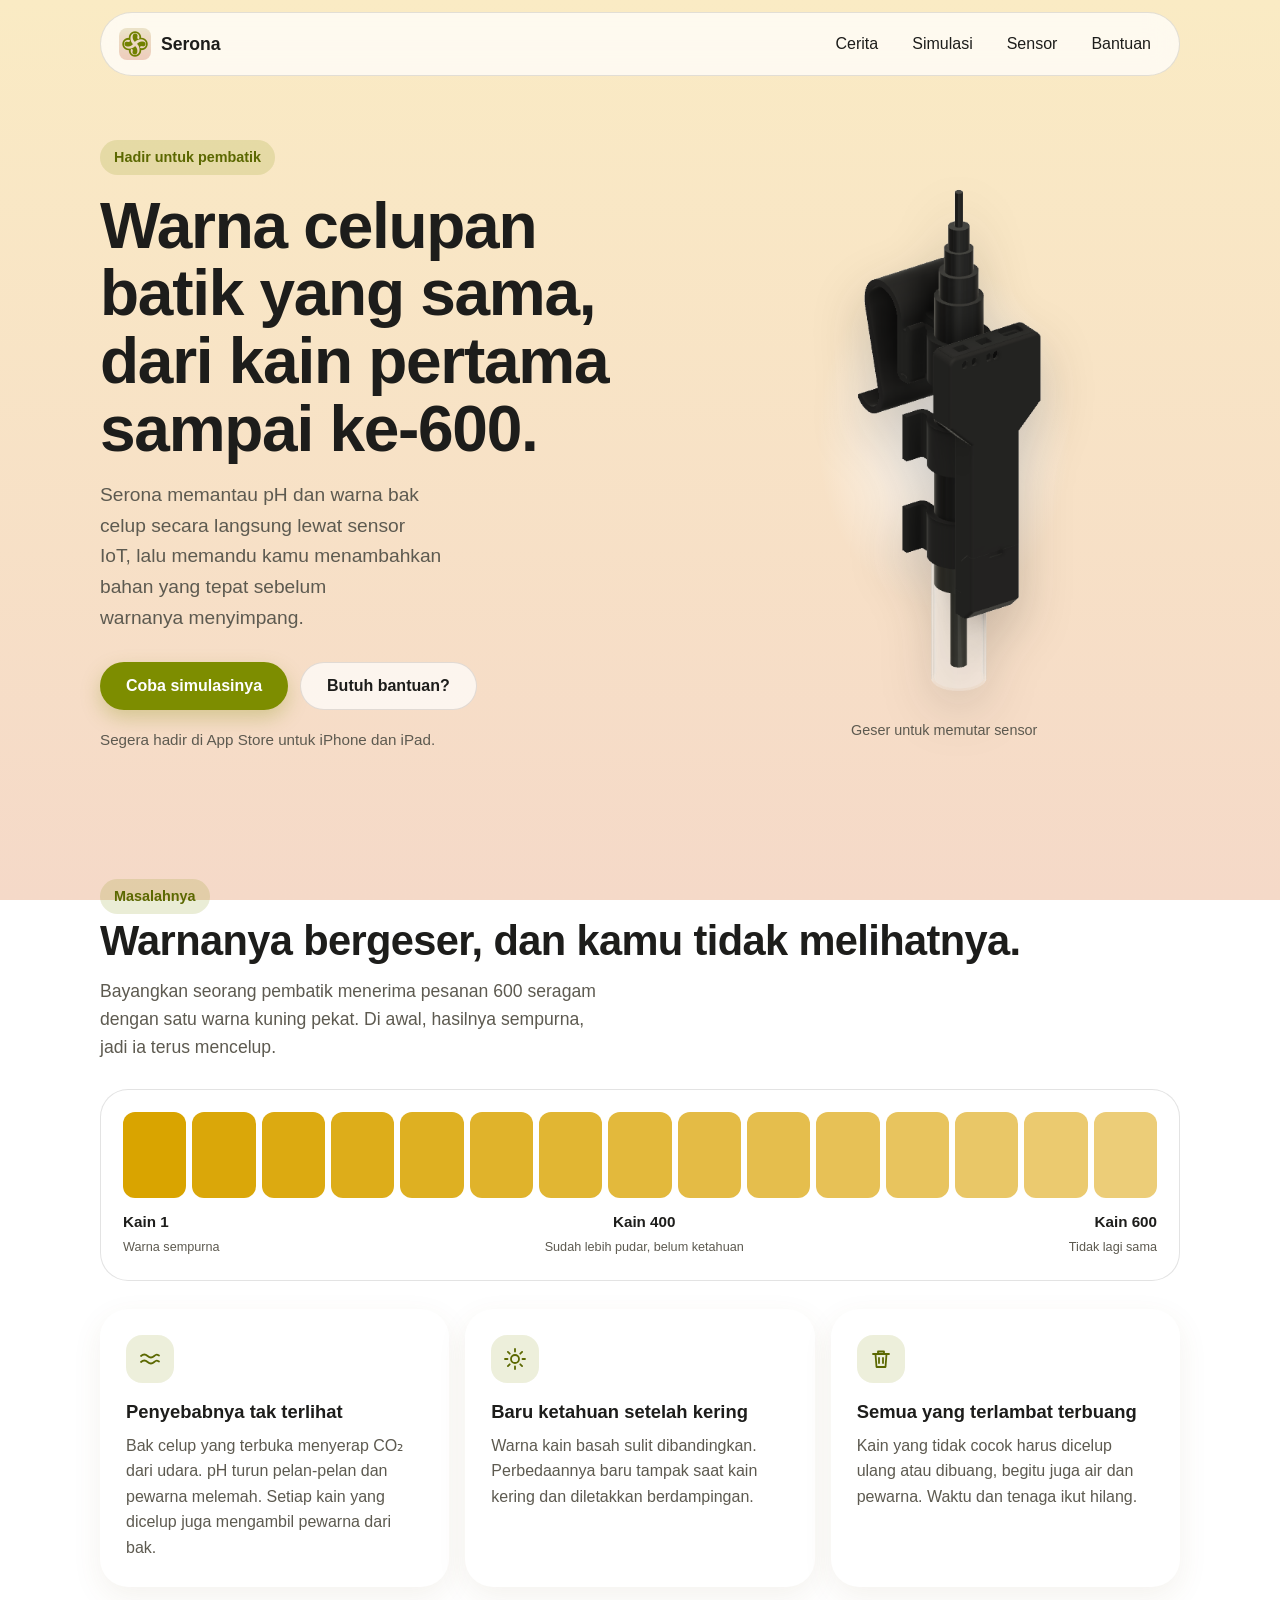
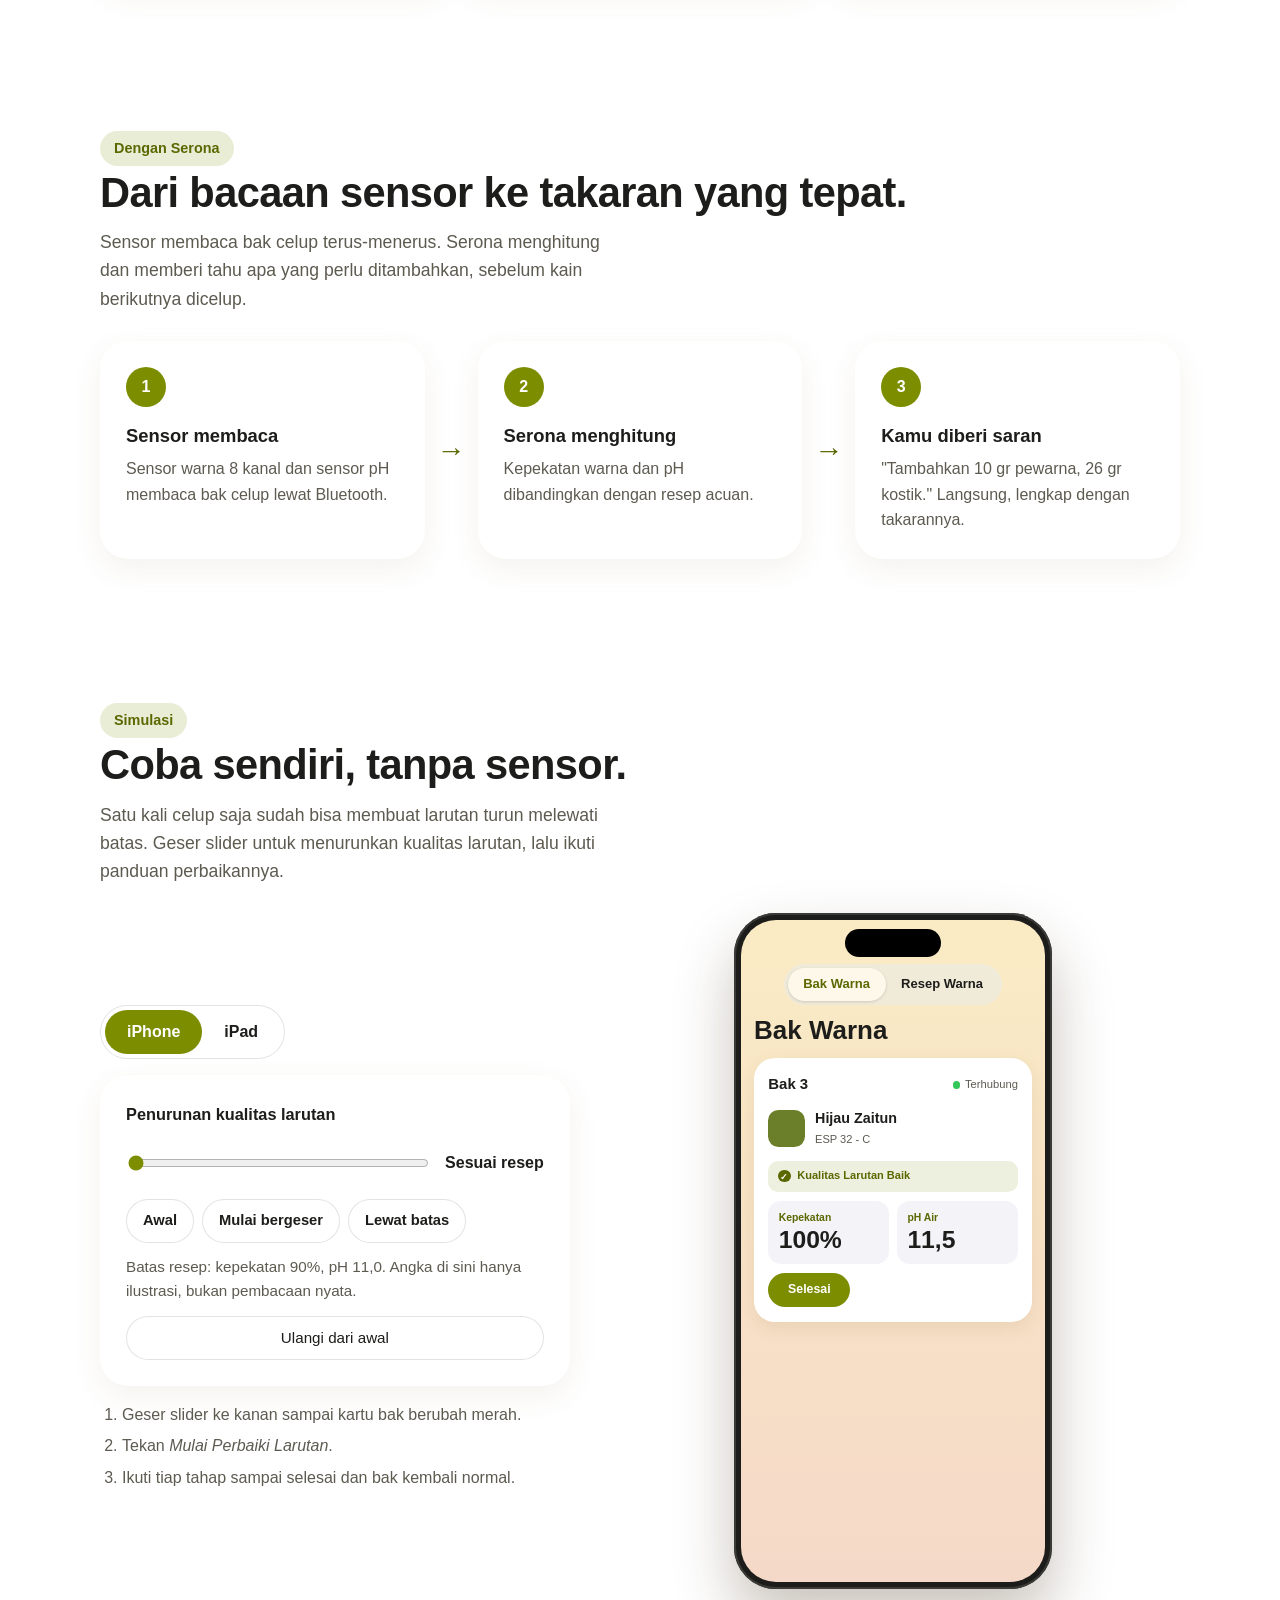
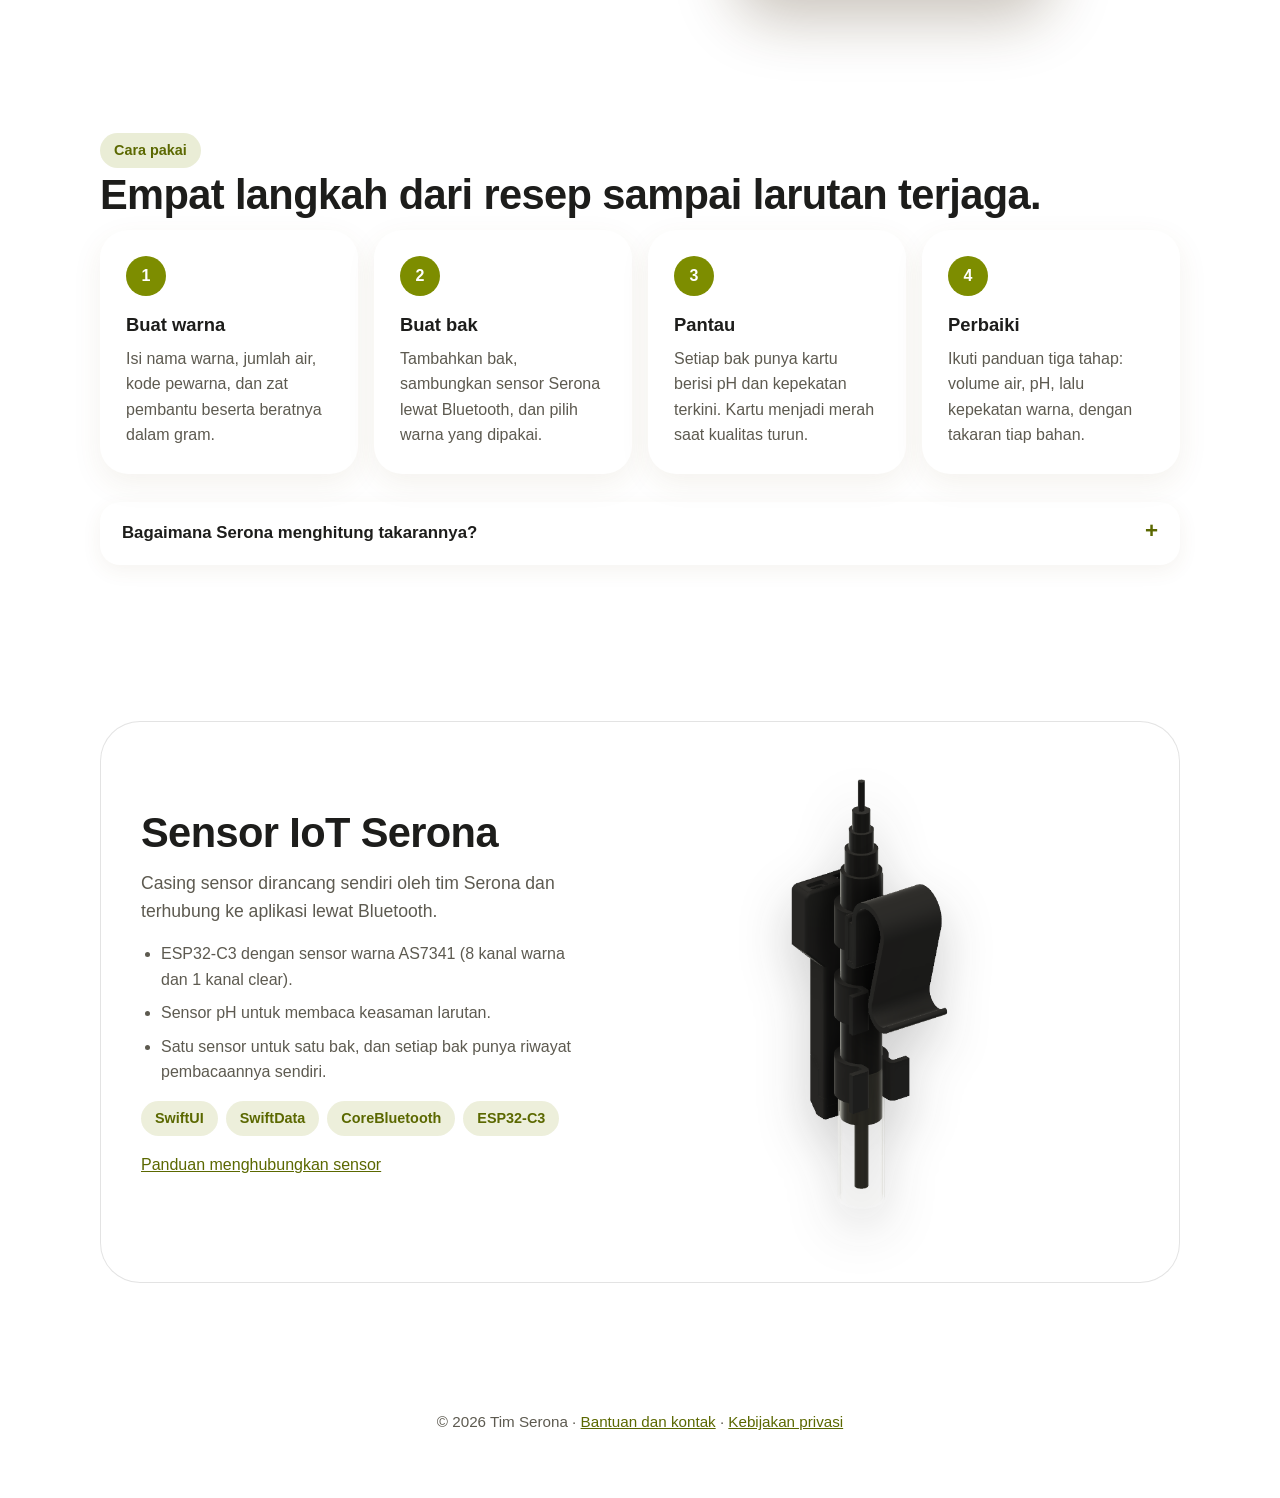
==== commit 8c47f27e: "feat(web): add field Q&A to support FAQ, slider-based simulation, red slider output on alert" ====
--- a/index.html
+++ b/index.html
@@ -10,7 +10,7 @@
   <meta property="og:image" content="assets/icon.png">
   <link rel="icon" type="image/png" href="assets/favicon.png">
   <link rel="apple-touch-icon" href="assets/apple-touch-icon.png">
-  <link rel="stylesheet" href="assets/style.css?v=5">
+  <link rel="stylesheet" href="assets/style.css?v=8">
 </head>
 <body>
   <a class="skip" href="#konten">Lewati ke konten</a>
@@ -111,7 +111,7 @@
     <section id="simulasi">
       <span class="eyebrow">Simulasi</span>
       <h2>Coba sendiri, tanpa sensor.</h2>
-      <p class="section-lead">Geser jumlah kain yang dicelup dan lihat bak mulai menyimpang. Saat melewati batas, ikuti panduan perbaikannya.</p>
+      <p class="section-lead">Satu kali celup saja sudah bisa membuat larutan turun melewati batas. Geser slider untuk menurunkan kualitas larutan, lalu ikuti panduan perbaikannya.</p>
 
       <div class="sim-wrap">
         <div class="sim-panel">
@@ -121,15 +121,15 @@
           </div>
 
           <div class="card sim-controls">
-            <label for="simSlider"><strong>Kain yang sudah dicelup</strong></label>
+            <label for="simSlider"><strong>Penurunan kualitas larutan</strong></label>
             <div class="slider-row">
-              <input id="simSlider" type="range" min="0" max="600" step="10" value="0" aria-describedby="simHelp">
-              <output id="simOutput" for="simSlider">0 kain</output>
+              <input id="simSlider" type="range" min="0" max="100" step="1" value="0" aria-describedby="simHelp">
+              <output id="simOutput" for="simSlider">Sesuai resep</output>
             </div>
             <div class="presets" role="group" aria-label="Lompat ke kondisi bak">
               <button type="button" data-preset="0">Awal</button>
-              <button type="button" data-preset="150">Mulai bergeser</button>
-              <button type="button" data-preset="500">Lewat batas</button>
+              <button type="button" data-preset="25">Mulai bergeser</button>
+              <button type="button" data-preset="80">Lewat batas</button>
             </div>
             <p id="simHelp" class="muted">Batas resep: kepekatan 90%, pH 11,0. Angka di sini hanya ilustrasi, bukan pembacaan nyata.</p>
             <button type="button" class="btn ghost small" id="simReset">Ulangi dari awal</button>
@@ -281,6 +281,6 @@
   </footer>
 
   <script src="assets/turntable.js?v=5"></script>
-  <script src="assets/sim.js?v=5"></script>
+  <script src="assets/sim.js?v=7"></script>
 </body>
 </html>
--- a/assets/style.css
+++ b/assets/style.css
@@ -127,8 +127,13 @@
 summary { cursor: pointer; padding: 18px 0; font-weight: 600; font-size: 1.05rem; list-style: none; display: flex; justify-content: space-between; gap: 16px; }
 summary::-webkit-details-marker { display: none; }
 summary::after { content: "+"; font-size: 1.4rem; line-height: 1; color: var(--olive-dark); }
+details[open] { padding-bottom: 22px; }
 details[open] summary::after { content: "–"; }
 details p, details ol, details ul { margin: 0 0 18px; color: var(--muted); }
+details > :last-child { margin-bottom: 0; }
+.faq-group { margin: 32px 0 12px; font-size: 1.2rem; }
+.faq-group:first-of-type { margin-top: 8px; }
+.faq-note { margin: -4px 0 14px; color: var(--muted); }
 details ol, details ul { padding-left: 22px; }
 
 .req { display: grid; grid-template-columns: repeat(3, 1fr); gap: 16px; }
@@ -194,7 +199,7 @@
 .sim-controls { display: grid; gap: 12px; }
 .slider-row { display: flex; align-items: center; gap: 14px; }
 .slider-row input { flex: 1; accent-color: var(--olive); height: 28px; }
-.slider-row output { min-width: 5.5em; text-align: right; font-weight: 700; font-variant-numeric: tabular-nums; }
+.slider-row output { min-width: 5.5em; white-space: nowrap; text-align: right; font-weight: 700; font-variant-numeric: tabular-nums; }
 .try { margin: 0; padding-left: 22px; color: var(--muted); }
 .try li { margin-bottom: 6px; }
 .sim-stage { display: grid; place-items: center; min-height: 420px; min-width: 0; container-type: inline-size; }
@@ -237,6 +242,7 @@
 .tile small { display: block; color: var(--olive-dark); font-weight: 600; font-size: 0.8em; }
 .tile strong { display: block; font-size: 1.9em; line-height: 1.15; font-variant-numeric: tabular-nums; }
 .tile.low strong { color: #d92230; }
+.slider-row output.low { color: #d92230; }
 .done-btn { display: inline-block; font: inherit; font-weight: 600; font-size: 0.95em; border: 0; background: var(--olive); color: #fff; padding: 0.6em 1.6em; border-radius: 99px; cursor: default; }
 button.done-btn { cursor: pointer; }
 .bak[data-state="bad"] { box-shadow: 0 0 0 2px #f4b9bf, 0 6px 18px rgba(217, 34, 48, 0.18); }
